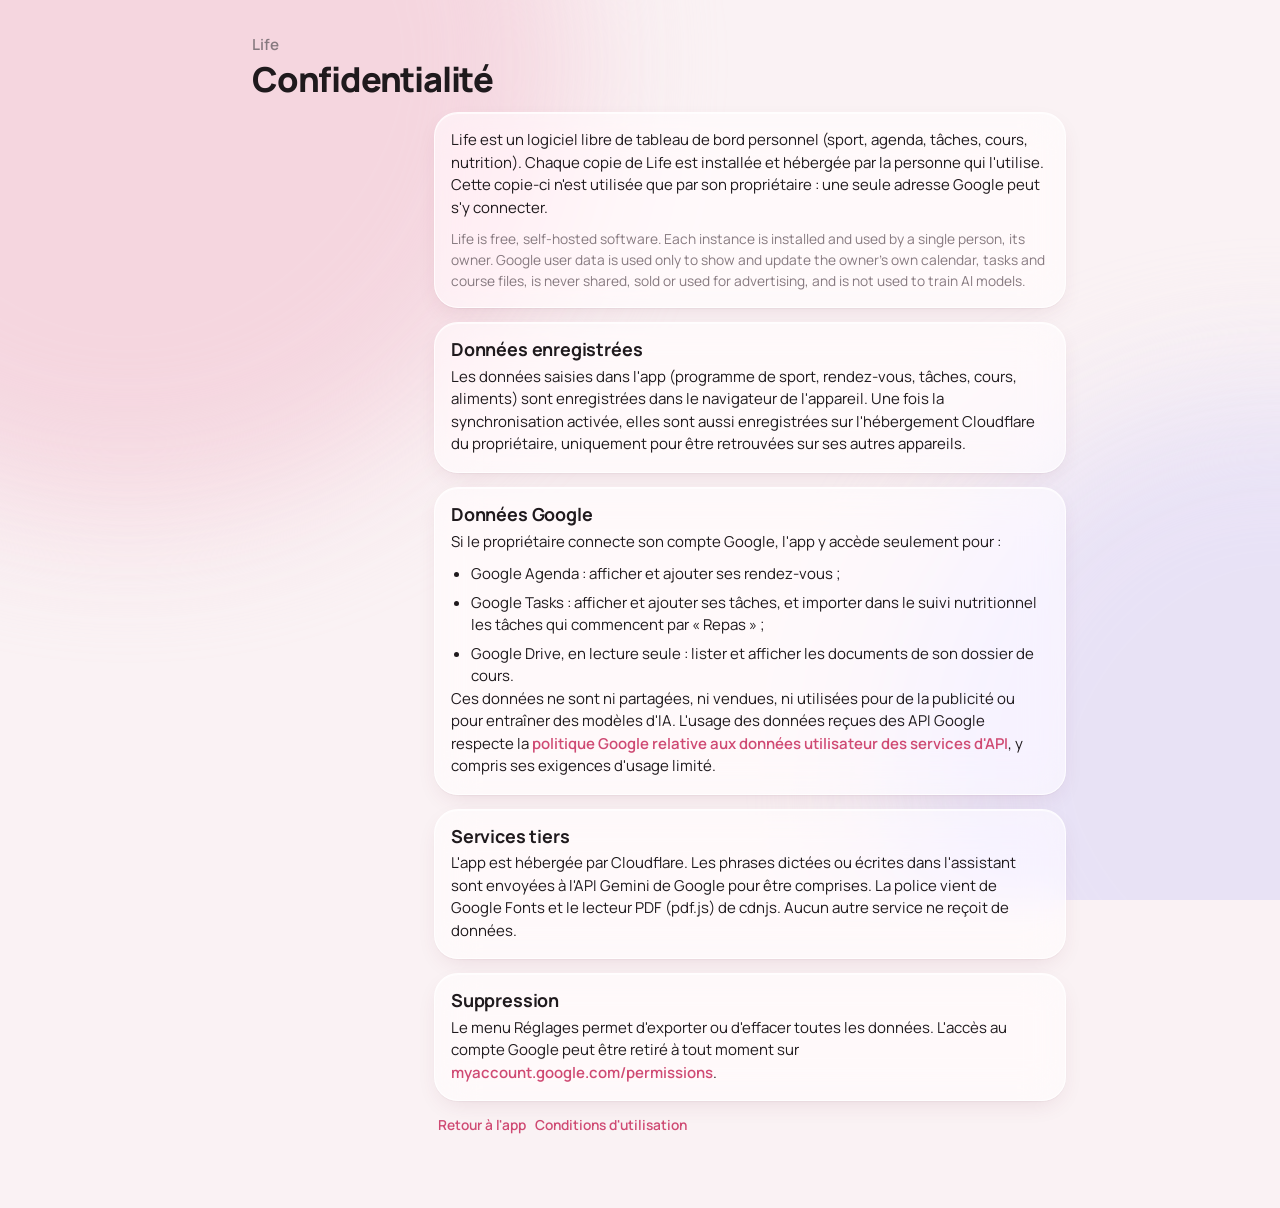
==== confidentialite.html @ 4ff0e4ec "Add files via upload" ====
<!doctype html>
<html lang="fr">
<head>
  <meta charset="utf-8">
  <meta name="viewport" content="width=device-width, initial-scale=1">
  <title>Confidentialité – Life</title>
  <link rel="icon" href="icon.svg" type="image/svg+xml">
  <link rel="stylesheet" href="https://fonts.googleapis.com/css2?family=Manrope:wght@400;600;700;800&display=swap">
  <link rel="stylesheet" href="styles.css">
  <style>body { padding-bottom: 40px; } main { max-width: 680px; } .group h2 { margin-bottom: 6px; } .group p + p, .group ul { margin-top: 10px; } .group ul { padding-left: 20px; margin-bottom: 0; } .group li + li { margin-top: 6px; }</style>
</head>
<body>
  <div class="backdrop" aria-hidden="true"><i></i><i></i></div>
  <header class="topbar"><div><div class="sub">Life</div><h1>Confidentialité</h1></div></header>
  <main>
    <section class="group">
      <p>Life est un logiciel libre de tableau de bord personnel (sport, agenda, tâches, cours, nutrition). Chaque copie de Life est installée et hébergée par la personne qui l'utilise. Cette copie-ci n'est utilisée que par son propriétaire : une seule adresse Google peut s'y connecter.</p>
      <p lang="en" class="muted small">Life is free, self-hosted software. Each instance is installed and used by a single person, its owner. Google user data is used only to show and update the owner's own calendar, tasks and course files, is never shared, sold or used for advertising, and is not used to train AI models.</p>
    </section>
    <section class="group">
      <h2>Données enregistrées</h2>
      <p>Les données saisies dans l'app (programme de sport, rendez-vous, tâches, cours, aliments) sont enregistrées dans le navigateur de l'appareil. Une fois la synchronisation activée, elles sont aussi enregistrées sur l'hébergement Cloudflare du propriétaire, uniquement pour être retrouvées sur ses autres appareils.</p>
    </section>
    <section class="group">
      <h2>Données Google</h2>
      <p>Si le propriétaire connecte son compte Google, l'app y accède seulement pour :</p>
      <ul>
        <li>Google Agenda : afficher et ajouter ses rendez-vous ;</li>
        <li>Google Tasks : afficher et ajouter ses tâches, et importer dans le suivi nutritionnel les tâches qui commencent par « Repas » ;</li>
        <li>Google Drive, en lecture seule : lister et afficher les documents de son dossier de cours.</li>
      </ul>
      <p>Ces données ne sont ni partagées, ni vendues, ni utilisées pour de la publicité ou pour entraîner des modèles d'IA. L'usage des données reçues des API Google respecte la <a href="https://developers.google.com/terms/api-services-user-data-policy" rel="noopener">politique Google relative aux données utilisateur des services d'API</a>, y compris ses exigences d'usage limité.</p>
    </section>
    <section class="group">
      <h2>Services tiers</h2>
      <p>L'app est hébergée par Cloudflare. Les phrases dictées ou écrites dans l'assistant sont envoyées à l'API Gemini de Google pour être comprises. La police vient de Google Fonts et le lecteur PDF (pdf.js) de cdnjs. Aucun autre service ne reçoit de données.</p>
    </section>
    <section class="group">
      <h2>Suppression</h2>
      <p>Le menu Réglages permet d'exporter ou d'effacer toutes les données. L'accès au compte Google peut être retiré à tout moment sur <a href="https://myaccount.google.com/permissions" rel="noopener">myaccount.google.com/permissions</a>.</p>
    </section>
    <p class="small" style="margin-left:4px"><a href="./">Retour à l'app</a>&nbsp;&nbsp; <a href="conditions">Conditions d'utilisation</a></p>
  </main>
</body>
</html>
---- styles.css ----
/* =========================================================
   Thème : verre dépoli sur fond teinté.
   Clair = blanc rosé + framboise. Sombre = gris foncé + bleu.
   data-theme (light|dark) force le thème, data-bg change la teinte,
   --accent peut être surchargé depuis les réglages.
   ========================================================= */
:root {
  --bg: #faf2f4;
  --blob1: #f4d3dd;
  --blob2: #e6e0f6;
  --glass-rgb: 255 255 255;
  --ga: .58;
  --gblur: 20px;
  --hl: rgb(255 255 255 / .7);
  --glass: rgb(var(--glass-rgb) / var(--ga));
  --glass-strong: rgb(var(--glass-rgb) / min(.94, calc(var(--ga) + .3)));
  --glass-border: rgb(255 255 255 / .75);
  --hair: rgb(60 30 45 / .08);
  --text: #1f1a1d;
  --muted: #86797f;
  --faint: rgb(60 30 45 / .06);
  --accent: #cf4a73;
  --on-accent: #ffffff;
  --danger: #d6344a;
  --warn: #c7771a;
  --ok: #2f9e62;
  --protein: #5b7cfa;
  --fat: #e8a33d;
  --carb: #45b07c;
  --shadow: 0 1px 1px rgb(80 30 50 / .04), 0 8px 24px -8px rgb(120 40 70 / .14);
  --shadow-lift: 0 2px 4px rgb(80 30 50 / .06), 0 14px 32px -10px rgb(120 40 70 / .24);
  --accent-soft: color-mix(in srgb, var(--accent) 14%, transparent);
  --spring: cubic-bezier(.34, 1.56, .64, 1);
  --ease: cubic-bezier(.22, .8, .25, 1);
  --r-group: 24px;
  --r-ctl: 14px;
  color-scheme: light;
}
:root[data-bg="neutre"] { --bg: #f4f4f6; --blob1: #e4e4ea; --blob2: #ebe7f1; --hair: rgb(30 30 40 / .08); --faint: rgb(30 30 40 / .05); }
:root[data-bg="bleute"] { --bg: #f1f5fb; --blob1: #d6e4fa; --blob2: #e3e0f7; --hair: rgb(30 40 70 / .08); --faint: rgb(30 40 70 / .05); }
:root[data-bg="sauge"]  { --bg: #f2f6f1; --blob1: #d8e8d6; --blob2: #ece8d8; --hair: rgb(30 50 30 / .08); --faint: rgb(30 50 30 / .05); }

@media (prefers-color-scheme: dark) {
  :root:not([data-theme="light"]) {
    --bg: #1c1c1e;
    --blob1: #3a2a33;
    --blob2: #262b3d;
    --glass-rgb: 44 44 46;
    --ga: .62;
    --hl: rgb(255 255 255 / .1);
    --glass-border: rgb(255 255 255 / .08);
    --hair: rgb(255 255 255 / .08);
    --text: #f2f2f4;
    --muted: #9b9ba2;
    --faint: rgb(255 255 255 / .06);
    --accent: #0a84ff;
    --danger: #ff5a5f;
    --warn: #ffb340;
    --ok: #32d27a;
    --protein: #7d9bff;
    --fat: #ffc25c;
    --carb: #5fd39a;
    --shadow: 0 8px 24px -10px rgb(0 0 0 / .5);
    --shadow-lift: 0 14px 32px -10px rgb(0 0 0 / .6);
    color-scheme: dark;
  }
  :root[data-bg="neutre"]:not([data-theme="light"]) { --blob1: #2e2e33; --blob2: #2a2a30; }
  :root[data-bg="bleute"]:not([data-theme="light"]) { --blob1: #1f2d45; --blob2: #2a2742; }
  :root[data-bg="sauge"]:not([data-theme="light"])  { --blob1: #22332a; --blob2: #33302a; }
}
:root[data-theme="dark"] {
  --bg: #1c1c1e;
  --blob1: #3a2a33;
  --blob2: #262b3d;
  --glass-rgb: 44 44 46;
  --ga: .62;
  --hl: rgb(255 255 255 / .1);
  --glass-border: rgb(255 255 255 / .08);
  --hair: rgb(255 255 255 / .08);
  --text: #f2f2f4;
  --muted: #9b9ba2;
  --faint: rgb(255 255 255 / .06);
  --accent: #0a84ff;
  --danger: #ff5a5f;
  --warn: #ffb340;
  --ok: #32d27a;
  --protein: #7d9bff;
  --fat: #ffc25c;
  --carb: #5fd39a;
  --shadow: 0 8px 24px -10px rgb(0 0 0 / .5);
  --shadow-lift: 0 14px 32px -10px rgb(0 0 0 / .6);
  color-scheme: dark;
}
:root[data-theme="dark"][data-bg="neutre"] { --blob1: #2e2e33; --blob2: #2a2a30; }
:root[data-theme="dark"][data-bg="bleute"] { --blob1: #1f2d45; --blob2: #2a2742; }
:root[data-theme="dark"][data-bg="sauge"]  { --blob1: #22332a; --blob2: #33302a; }

* { box-sizing: border-box; }
html { -webkit-text-size-adjust: 100%; interpolate-size: allow-keywords; -webkit-tap-highlight-color: transparent; }
body {
  margin: 0;
  min-height: 100dvh;
  background: var(--bg);
  color: var(--text);
  font: 15px/1.5 "Manrope", system-ui, -apple-system, "Segoe UI", Roboto, sans-serif;
  font-feature-settings: "tnum" 0;
  padding-bottom: calc(108px + env(safe-area-inset-bottom));
  transition: background-color .4s var(--ease), color .4s var(--ease);
}
/* halos flous derrière le verre */
.backdrop { position: fixed; inset: 0; z-index: -1; overflow: hidden; pointer-events: none; }
.backdrop i { position: absolute; border-radius: 50%; filter: blur(70px); opacity: .9; transition: background-color .6s var(--ease); }
.backdrop i:nth-child(1) { width: 70vmax; height: 70vmax; left: -25vmax; top: -30vmax; background: var(--blob1); }
.backdrop i:nth-child(2) { width: 60vmax; height: 60vmax; right: -30vmax; bottom: -20vmax; background: var(--blob2); }

h1, h2, h3 { margin: 0; line-height: 1.15; }
h2 { font-size: 1.12rem; font-weight: 700; letter-spacing: -.01em; }
h3 { font-size: .95rem; font-weight: 700; }
p { margin: 0; }
a { color: var(--accent); text-decoration: none; font-weight: 600; }
button, input, select, textarea { font: inherit; color: inherit; }
.num { font-variant-numeric: tabular-nums; }
svg.i { width: 20px; height: 20px; flex: none; stroke: currentColor; fill: none; stroke-width: 1.8; stroke-linecap: round; stroke-linejoin: round; }
svg.i.sm { width: 16px; height: 16px; }
svg.i.lg { width: 26px; height: 26px; }

/* ---------- en-tête ---------- */
.topbar {
  display: flex; align-items: flex-end; justify-content: space-between; gap: 12px;
  max-width: 720px; margin: 0 auto;
  padding: calc(18px + env(safe-area-inset-top)) 20px 14px;
}
.topbar h1 { font-size: 2.15rem; font-weight: 800; letter-spacing: -.035em; }
.topbar .sub { color: var(--muted); font-weight: 600; font-size: .95rem; margin-bottom: 2px; text-transform: capitalize; }
.topbar .sub:empty { display: none; }
main { padding: 0 16px 24px; max-width: 720px; margin: 0 auto; }

/* ---------- barre d'onglets flottante ---------- */
.tabs {
  position: fixed; z-index: 10;
  left: 50%; bottom: calc(14px + env(safe-area-inset-bottom));
  transform: translateX(-50%);
  width: min(460px, calc(100vw - 24px));
  display: grid; grid-template-columns: repeat(6, 1fr);
  padding: 6px;
  border-radius: 30px;
  background: var(--glass-strong);
  border: 1px solid var(--glass-border);
  box-shadow: var(--shadow-lift), inset 0 1px 0 var(--hl);
  backdrop-filter: blur(calc(var(--gblur) + 4px)) saturate(180%);
  -webkit-backdrop-filter: blur(calc(var(--gblur) + 4px)) saturate(180%);
}
.tabs button {
  position: relative; z-index: 1;
  border: 0; background: none; cursor: pointer;
  display: flex; flex-direction: column; align-items: center; gap: 3px;
  padding: 8px 0 6px; border-radius: 24px;
  font-size: .64rem; font-weight: 600; color: var(--muted);
  transition: color .3s var(--ease), transform .45s var(--spring);
}
.tabs button:active { transform: scale(.88); }
.tabs button.active { color: var(--accent); }
.tabs button.active svg.i { stroke-width: 2.1; }
.tab-bubble {
  position: absolute; z-index: 0; top: 0; left: 0;
  border-radius: 24px;
  background: var(--accent-soft);
  transition: transform .55s var(--spring), width .55s var(--spring), height .55s var(--spring);
}

@media (min-width: 900px) {
  body { padding: 0 0 0 236px; }
  .tabs {
    left: 16px; top: 16px; bottom: 16px; transform: none;
    width: 204px; grid-template-columns: 1fr; align-content: start; gap: 2px;
    padding: 76px 10px 10px; border-radius: 28px;
  }
  .tabs button { flex-direction: row; gap: 12px; padding: 11px 14px; font-size: .95rem; border-radius: 16px; }
  .tab-bubble { border-radius: 16px; }
  .topbar { padding-top: 34px; }
}

/* ---------- groupes en verre ---------- */
.group {
  background: var(--glass);
  border: 1px solid var(--glass-border);
  border-radius: var(--r-group);
  box-shadow: var(--shadow), inset 0 1px 0 var(--hl);
  backdrop-filter: blur(var(--gblur)) saturate(170%);
  -webkit-backdrop-filter: blur(var(--gblur)) saturate(170%);
  padding: 16px;
  margin-bottom: 14px;
}
.group-head { display: flex; align-items: center; justify-content: space-between; gap: 10px; margin-bottom: 8px; min-height: 34px; }
.group-head h2 { display: flex; align-items: center; gap: 9px; }
.group-head h2 svg { color: var(--accent); }
.section-label { margin: 22px 4px 8px; font-size: .88rem; font-weight: 700; color: var(--muted); }

.muted { color: var(--muted); }
.small { font-size: .86rem; }
.row { display: flex; align-items: center; gap: 8px; }
.grow { flex: 1; min-width: 0; }
.empty { color: var(--muted); padding: 10px 2px 4px; font-size: .92rem; }

/* ---------- boutons : petit rebond ---------- */
.btn, .icon-btn, .chip, .swatch, .seg button {
  transition: transform .45s var(--spring), background-color .25s var(--ease), color .25s var(--ease), box-shadow .3s var(--ease), border-color .25s var(--ease);
}
.btn {
  display: inline-flex; align-items: center; justify-content: center; gap: 7px;
  border: 0; border-radius: 999px; padding: 9px 16px; cursor: pointer;
  font-weight: 700; font-size: .9rem; white-space: nowrap;
  background: var(--faint); color: var(--text);
}
.btn.primary { background: var(--accent); color: var(--on-accent); box-shadow: 0 6px 16px -6px color-mix(in srgb, var(--accent) 70%, transparent); }
.btn.tint { background: var(--accent-soft); color: var(--accent); }
.btn.danger { color: var(--danger); }
.btn.sm { padding: 6px 12px; font-size: .82rem; }
.btn.block { width: 100%; padding: 13px 16px; }
.btn:disabled { opacity: .4; cursor: default; }
.icon-btn {
  border: 0; cursor: pointer; color: var(--muted); background: transparent;
  width: 36px; height: 36px; border-radius: 50%; flex: none;
  display: inline-grid; place-items: center;
}
.icon-btn.glass { background: var(--glass-strong); border: 1px solid var(--glass-border); box-shadow: var(--shadow); color: var(--text); width: 42px; height: 42px; }
@media (hover: hover) {
  .btn:not(:disabled):hover, .chip:hover, .swatch:hover { transform: translateY(-2px) scale(1.04); }
  .btn.primary:not(:disabled):hover { box-shadow: 0 10px 22px -8px color-mix(in srgb, var(--accent) 80%, transparent); }
  .icon-btn:hover { transform: scale(1.12); color: var(--text); background: var(--faint); }
  .icon-btn.glass:hover { background: var(--glass-strong); }
}
.btn:not(:disabled):active, .chip:active, .swatch:active, .seg button:active { transform: scale(.94); transition-duration: .12s; }
.icon-btn:active { transform: scale(.86); transition-duration: .12s; }
:focus-visible { outline: 2px solid var(--accent); outline-offset: 2px; }

/* ---------- champs ---------- */
input[type=text], input[type=number], input[type=date], input[type=time], input[type=url], select, textarea {
  width: 100%; padding: 11px 14px;
  background: var(--faint); border: 1px solid transparent; border-radius: var(--r-ctl);
  transition: border-color .2s var(--ease), background-color .2s var(--ease), box-shadow .2s var(--ease);
}
input::placeholder, textarea::placeholder { color: var(--muted); opacity: .8; }
input:focus, select:focus, textarea:focus { outline: none; border-color: var(--accent); background: var(--glass-strong); box-shadow: 0 0 0 4px var(--accent-soft); }
textarea { min-height: 76px; resize: vertical; }
label.field { display: block; margin-bottom: 12px; }
label.field > span { display: block; font-size: .8rem; font-weight: 600; color: var(--muted); margin: 0 0 5px 4px; }
label.field.check-field { display: flex; align-items: center; gap: 10px; font-weight: 600; }
.field-grid { display: grid; grid-template-columns: 1fr 1fr; gap: 0 10px; }
.field-grid .full { grid-column: 1 / -1; }
.hint { font-size: .76rem; color: var(--muted); margin: 4px 0 0 4px; }

/* puces (jours, filtres) */
.chips { display: flex; gap: 6px; overflow-x: auto; padding: 2px 2px 8px; margin: 0 -2px 6px; scrollbar-width: none; }
.chips::-webkit-scrollbar { display: none; }
.chip {
  position: relative; border: 1px solid var(--glass-border); background: var(--glass);
  backdrop-filter: blur(var(--gblur)); -webkit-backdrop-filter: blur(var(--gblur));
  box-shadow: inset 0 1px 0 var(--hl);
  border-radius: 999px; padding: 7px 14px; cursor: pointer; white-space: nowrap;
  font-size: .88rem; font-weight: 600; text-transform: capitalize;
}
.chip.active { background: var(--accent); border-color: transparent; color: var(--on-accent); }
.chip.today:not(.active) { color: var(--accent); }
.chip .count {
  display: inline-grid; place-items: center; min-width: 18px; height: 18px; margin-left: 6px; padding: 0 5px;
  border-radius: 9px; font-size: .7rem; background: var(--faint);
}
.chip.active .count { background: rgb(255 255 255 / .25); }

/* segmented control */
.seg { display: grid; grid-auto-flow: column; grid-auto-columns: 1fr; gap: 3px; padding: 3px; border-radius: 14px; background: var(--faint); }
.seg button { border: 0; background: none; border-radius: 11px; padding: 8px; font-weight: 600; font-size: .88rem; cursor: pointer; color: var(--muted); }
.seg button.on { background: var(--glass-strong); color: var(--text); box-shadow: 0 1px 4px rgb(0 0 0 / .1); }

/* ---------- feuille (dialog) ---------- */
dialog {
  border: 0; padding: 0; margin: auto auto 0;
  width: 100%; max-width: 520px; max-height: 92dvh;
  border-radius: 28px 28px 0 0;
  background: var(--glass-strong); color: var(--text);
  backdrop-filter: blur(30px) saturate(180%); -webkit-backdrop-filter: blur(30px) saturate(180%);
  box-shadow: 0 -10px 40px rgb(0 0 0 / .18);
  opacity: 0; transform: translateY(40px);
  transition: opacity .3s var(--ease), transform .5s var(--spring), overlay .3s allow-discrete, display .3s allow-discrete;
}
dialog[open] { opacity: 1; transform: none; }
@starting-style { dialog[open] { opacity: 0; transform: translateY(40px); } }
dialog::backdrop { background: rgb(20 10 15 / 0); backdrop-filter: blur(0); transition: background-color .3s, backdrop-filter .3s, overlay .3s allow-discrete, display .3s allow-discrete; }
dialog[open]::backdrop { background: rgb(20 10 15 / .28); backdrop-filter: blur(4px); }
@starting-style { dialog[open]::backdrop { background: rgb(20 10 15 / 0); backdrop-filter: blur(0); } }
dialog > form, .sheet { padding: 10px 20px calc(20px + env(safe-area-inset-bottom)); max-height: 92dvh; overflow-y: auto; }
dialog > form::before, .sheet::before { content: ""; display: block; width: 38px; height: 5px; border-radius: 3px; background: var(--hair); margin: 0 auto 14px; }
dialog h2 { font-size: 1.3rem; margin-bottom: 16px; letter-spacing: -.02em; }
.dialog-actions { display: flex; justify-content: flex-end; gap: 8px; margin-top: 8px; }
@media (min-width: 600px) {
  dialog { margin: auto; border-radius: 28px; transform: scale(.94); }
  @starting-style { dialog[open] { transform: scale(.94); } }
  dialog > form::before, .sheet::before { display: none; }
  dialog > form, .sheet { padding-top: 22px; }
}

/* ---------- réglages ---------- */
.set-block + .set-block { margin-top: 20px; }
.set-block h3 { margin: 0 0 10px 2px; }
.swatches { display: flex; flex-wrap: wrap; gap: 10px; align-items: center; }
.swatch {
  width: 36px; height: 36px; border-radius: 50%; cursor: pointer; padding: 0;
  border: 3px solid var(--glass-strong); box-shadow: 0 0 0 1px var(--hair);
  display: grid; place-items: center; color: #fff;
}
.swatch.on { box-shadow: 0 0 0 2px var(--text); }
.swatch.auto { background: conic-gradient(#cf4a73 0 50%, #0a84ff 0 100%); }
.swatch.custom { position: relative; background: conic-gradient(red, yellow, lime, aqua, blue, magenta, red); overflow: hidden; }
.swatch.custom input { position: absolute; inset: 0; opacity: 0; cursor: pointer; }
.bg-swatches { display: grid; grid-template-columns: repeat(4, 1fr); gap: 8px; }
.bg-swatch {
  border: 2px solid transparent; border-radius: 16px; padding: 10px 6px 8px; cursor: pointer;
  background: var(--faint); font-size: .78rem; font-weight: 600; text-align: center;
  transition: transform .45s var(--spring), border-color .2s;
}
.bg-swatch i { display: block; height: 26px; border-radius: 10px; margin-bottom: 6px; border: 1px solid var(--hair); }
.bg-swatch.on { border-color: var(--accent); }
.bg-swatch:active { transform: scale(.94); }
.data-actions { display: grid; gap: 8px; }
.data-actions .btn { justify-content: flex-start; padding: 12px 16px; border-radius: 16px; }

/* ---------- lignes de liste ---------- */
.item {
  display: flex; align-items: flex-start; gap: 12px;
  padding: 12px 2px; border-top: 1px solid var(--hair);
}
.item:first-child { border-top: 0; padding-top: 4px; }
.item-time { font-variant-numeric: tabular-nums; font-weight: 700; min-width: 50px; color: var(--accent); }
.item-title { font-weight: 650; }
.item-sub { font-size: .84rem; color: var(--muted); display: flex; align-items: center; gap: 5px; flex-wrap: wrap; }
.item .icon-btn { margin: -6px -6px 0 0; }

/* case à cocher avec « pop » */
.check {
  appearance: none; width: 24px; height: 24px; flex: none; margin: 0;
  border: 2px solid var(--muted); border-radius: 50%; cursor: pointer; opacity: .7;
  display: grid; place-items: center;
  transition: background-color .2s, border-color .2s, opacity .2s;
}
.check:checked { background: var(--accent); border-color: var(--accent); opacity: 1; animation: pop .45s var(--spring); }
.check:checked::after {
  content: ""; width: 10px; height: 6px; margin-top: -2px;
  border: solid var(--on-accent); border-width: 0 0 2.4px 2.4px; transform: rotate(-45deg);
}
@keyframes pop { 0% { transform: scale(.6); } 60% { transform: scale(1.18); } 100% { transform: scale(1); } }
.done-text { text-decoration: line-through; color: var(--muted); }
.due { font-size: .8rem; color: var(--muted); font-weight: 600; }
.due.late { color: var(--danger); }

/* ---------- sport ---------- */
input[type=text].day-name {
  width: 100%; border: 0; background: transparent; padding: 4px 4px 10px;
  font-size: 1.35rem; font-weight: 800; letter-spacing: -.02em;
}
input[type=text].day-name:focus { box-shadow: none; background: transparent; border-color: transparent; }
.start-card { display: flex; align-items: center; gap: 12px; }
.start-card .meta { color: var(--muted); font-size: .88rem; font-weight: 600; }
details.exercise { border-top: 1px solid var(--hair); }
details.exercise:first-child { border-top: 0; }
details.exercise > summary {
  list-style: none; cursor: pointer; padding: 12px 2px;
  display: flex; align-items: center; gap: 12px;
}
details.exercise > summary::-webkit-details-marker { display: none; }
details.exercise > summary .chev { color: var(--muted); transition: transform .45s var(--spring); }
details.exercise[open] > summary .chev { transform: rotate(90deg); }
details.exercise::details-content { block-size: 0; overflow: hidden; transition: block-size .45s var(--ease), content-visibility .45s allow-discrete; }
details.exercise[open]::details-content { block-size: auto; }
.ex-num {
  width: 30px; height: 30px; border-radius: 50%; flex: none;
  background: var(--accent-soft); color: var(--accent);
  display: grid; place-items: center; font-size: .82rem; font-weight: 800;
}
.ex-name { font-weight: 700; }
.ex-meta { font-size: .84rem; color: var(--muted); }
.ex-body { padding: 0 2px 14px 44px; }
.video { position: relative; aspect-ratio: 16 / 9; border-radius: 18px; overflow: hidden; background: #000; margin-bottom: 12px; }
.video iframe { position: absolute; inset: 0; width: 100%; height: 100%; border: 0; }
.ex-actions { display: flex; gap: 6px; flex-wrap: wrap; }

/* ---------- minuteur ---------- */
.timer {
  position: fixed; inset: 0; z-index: 50;
  background: var(--bg);
  display: flex; flex-direction: column;
  padding: max(18px, env(safe-area-inset-top)) 20px max(20px, env(safe-area-inset-bottom));
  animation: rise .5s var(--spring);
}
.timer[hidden] { display: none; }
@keyframes rise { from { opacity: 0; transform: translateY(30px) scale(.98); } }
.timer-top { display: flex; justify-content: space-between; align-items: center; gap: 12px; }
.timer-progress { height: 4px; border-radius: 2px; background: var(--faint); margin: 14px 0; overflow: hidden; }
.timer-progress > div { height: 100%; background: var(--accent); border-radius: 2px; transition: width .5s var(--ease); }
.timer-main { flex: 1; display: flex; flex-direction: column; align-items: center; justify-content: center; text-align: center; gap: 4px; }
.timer-kind { font-weight: 700; color: var(--accent); }
.timer.rest .timer-kind { color: var(--ok); }
.timer-name { font-size: 1.9rem; font-weight: 800; letter-spacing: -.03em; }
.timer-sub { color: var(--muted); font-weight: 600; }
.ring { position: relative; width: min(72vw, 300px); aspect-ratio: 1; margin: 18px 0; display: grid; place-items: center; }
.ring svg { position: absolute; inset: 0; transform: rotate(-90deg); }
.ring circle { fill: none; stroke-width: 8; }
.ring .track { stroke: var(--faint); }
.ring .prog { stroke: var(--accent); stroke-linecap: round; transition: stroke-dashoffset .25s linear, stroke .3s; }
.timer.rest .ring .prog { stroke: var(--ok); }
.timer-clock { font-size: clamp(3.4rem, 17vw, 5.4rem); font-weight: 800; font-variant-numeric: tabular-nums; letter-spacing: -.04em; line-height: 1; }
.timer-reps { font-size: clamp(3rem, 15vw, 4.6rem); font-weight: 800; letter-spacing: -.03em; line-height: 1; }
.timer-reps small { display: block; font-size: .95rem; font-weight: 600; color: var(--muted); letter-spacing: 0; margin-top: 6px; }
.timer-next { color: var(--muted); font-size: .92rem; font-weight: 600; }
.timer-controls { display: flex; justify-content: center; align-items: center; gap: 16px; }
.timer-controls .icon-btn { width: 58px; height: 58px; background: var(--faint); color: var(--text); }
.timer-controls .btn.primary { min-width: 150px; padding: 18px 24px; font-size: 1.05rem; }
.timer-stop { display: flex; justify-content: center; margin-top: 14px; }
.timer-done { font-size: 2.2rem; font-weight: 800; letter-spacing: -.03em; animation: pop .6s var(--spring); }

/* ---------- agenda ---------- */
.cal-head { display: flex; align-items: center; justify-content: space-between; margin-bottom: 8px; }
.cal-head h2 { text-transform: capitalize; font-size: 1.15rem; }
.cal-grid { display: grid; grid-template-columns: repeat(7, 1fr); gap: 2px; }
.cal-dow { text-align: center; font-size: .74rem; font-weight: 700; color: var(--muted); padding: 4px 0; }
.cal-day {
  aspect-ratio: 1; border: 0; border-radius: 50%; background: none; cursor: pointer;
  display: flex; flex-direction: column; align-items: center; justify-content: center; gap: 2px;
  font-size: .95rem; font-weight: 600; padding: 0; font-variant-numeric: tabular-nums;
  transition: transform .4s var(--spring), background-color .25s var(--ease), color .25s;
}
.cal-day:active { transform: scale(.85); }
.cal-day.other { color: var(--muted); opacity: .45; }
.cal-day.today { color: var(--accent); font-weight: 800; }
.cal-day.selected { background: var(--accent); color: var(--on-accent); }
.cal-dots { display: flex; gap: 3px; height: 5px; }
.cal-dots i { width: 5px; height: 5px; border-radius: 50%; background: var(--accent); }
.cal-dots i.course { background: var(--warn); }
.cal-day.selected .cal-dots i { background: var(--on-accent); }
@media (min-width: 600px) { .cal-day { aspect-ratio: auto; height: 52px; border-radius: 16px; } }

/* ---------- tâches ---------- */
.quick-add { display: flex; gap: 8px; align-items: center; }
.quick-add input[type=date] { width: auto; flex: none; }

/* ---------- cours ---------- */
.course-type { font-size: .72rem; font-weight: 800; padding: 3px 9px; border-radius: 999px; flex: none; margin-top: 1px; }
/* couleur par catégorie via --c (réglable dans « Catégories ») */
.course-type { background: color-mix(in srgb, var(--c, #8a8a93) 16%, transparent); color: color-mix(in srgb, var(--c, #8a8a93) 78%, var(--text)); }

/* ---------- nutrition ---------- */
.date-nav { display: flex; align-items: center; justify-content: space-between; margin-bottom: 12px; }
.date-nav strong { text-transform: capitalize; font-size: 1.02rem; }
.kcal { font-size: 2.4rem; font-weight: 800; letter-spacing: -.04em; line-height: 1; font-variant-numeric: tabular-nums; }
.kcal small { font-size: .9rem; font-weight: 700; color: var(--muted); letter-spacing: 0; margin-left: 4px; }
.macro { margin-top: 14px; }
.macro-head { display: flex; justify-content: space-between; font-size: .9rem; font-weight: 600; margin-bottom: 6px; }
.bar { height: 8px; border-radius: 4px; background: var(--faint); overflow: hidden; }
.bar > div { height: 100%; border-radius: 4px; transition: width .8s var(--spring); }
.bar.p > div { background: var(--protein); }
.bar.l > div { background: var(--fat); }
.bar.g > div { background: var(--carb); }
.bar.over > div { background: var(--danger); }
.macro-add { display: grid; grid-template-columns: 1fr 1fr 1fr; gap: 8px; }
.macro-add .full { grid-column: 1 / -1; }
.macro-nums { font-variant-numeric: tabular-nums; font-size: .84rem; color: var(--muted); white-space: nowrap; font-weight: 600; }
.mini-macros { display: grid; grid-template-columns: repeat(3, 1fr); gap: 14px; }
.mini-macros .macro { margin-top: 4px; }
.mini-macros .macro-head { flex-direction: column; gap: 0; font-size: .82rem; }
.history { width: 100%; border-collapse: collapse; font-size: .86rem; font-variant-numeric: tabular-nums; }
.history th, .history td { padding: 8px 4px; text-align: right; border-top: 1px solid var(--hair); }
.history th:first-child, .history td:first-child { text-align: left; }
.history th { color: var(--muted); font-weight: 600; border-top: 0; }
.st-ok { color: var(--ok); font-weight: 700; }
.st-low { color: var(--warn); font-weight: 700; }
.st-high { color: var(--danger); font-weight: 700; }

/* ---------- transitions de page ---------- */
::view-transition-old(main) { animation: vt-out .18s var(--ease) both; }
::view-transition-new(main) { animation: vt-in .42s var(--spring) both; }
@keyframes vt-out { to { opacity: 0; transform: translateY(-6px); } }
@keyframes vt-in { from { opacity: 0; transform: translateY(12px); } }

@media (prefers-reduced-motion: reduce) {
  *, *::before, *::after, ::view-transition-group(*), ::view-transition-old(*), ::view-transition-new(*) {
    animation-duration: .01ms !important; animation-iteration-count: 1 !important; transition-duration: .01ms !important;
  }
}

/* ---------- réglages : fond perso et verre ---------- */
.bg-swatches.five { grid-template-columns: repeat(5, 1fr); }
.bg-swatch.perso i { background: conic-gradient(from 200deg, #f6c9d6, #d9e6fb, #e3f2dc, #f9e7c8, #f6c9d6); }
.custom-colors { display: grid; grid-template-columns: repeat(3, 1fr); gap: 8px; margin-top: 10px; }
.color-field { display: flex; align-items: center; gap: 8px; padding: 8px 10px; border-radius: 14px; background: var(--faint); font-size: .82rem; font-weight: 600; cursor: pointer; }
.color-field input { width: 26px; height: 26px; border: 0; padding: 0; background: none; border-radius: 50%; cursor: pointer; flex: none; }
.color-field input::-webkit-color-swatch-wrapper { padding: 0; }
.color-field input::-webkit-color-swatch { border: 1px solid var(--hair); border-radius: 50%; }
.slider { display: grid; grid-template-columns: 1fr auto; align-items: center; gap: 4px 12px; margin-bottom: 10px; font-size: .88rem; font-weight: 600; }
.slider input { grid-column: 1 / -1; width: 100%; accent-color: var(--accent); }
.slider output { color: var(--muted); font-variant-numeric: tabular-nums; }

/* ---------- tableau de bord sur grand écran ---------- */
.wide-only { display: none; }
@media (min-width: 1100px) {
  main, .topbar { max-width: 1320px; }
  main { padding: 0 32px 32px 16px; }
  .topbar { padding-left: 16px; padding-right: 32px; }
  .wide-only { display: block; }
  .dash { display: grid; gap: 16px; align-items: start; }
  .dash > .col > .group:last-child { margin-bottom: 0; }
  .dash-today { grid-template-columns: repeat(3, 1fr); }
  .dash-split { grid-template-columns: minmax(0, 1.5fr) minmax(0, 1fr); }
  .dash-even { grid-template-columns: repeat(2, minmax(0, 1fr)); }
  .dash-courses { grid-template-columns: repeat(auto-fill, minmax(340px, 1fr)); }
  .dash-courses .section-label { margin-top: 0; }
  .dash-agenda .cal-day { height: 72px; }
  .sticky { position: sticky; top: 16px; }
  .dash .col > .section-label:first-child { margin-top: 4px; }
}
.week-row { display: flex; align-items: center; gap: 12px; width: 100%; padding: 10px 8px; border: 0; background: none; border-radius: 14px; cursor: pointer; text-align: left; transition: background-color .2s var(--ease), transform .4s var(--spring); }
.week-row:hover { background: var(--faint); }
.week-row:active { transform: scale(.97); }
.week-row.on { background: var(--accent-soft); }
.week-row .d { width: 74px; font-weight: 700; text-transform: capitalize; }
.week-row.today .d { color: var(--accent); }

/* ---------- export : cases à cocher ---------- */
.opt-list { display: grid; gap: 2px; }
.opt { display: flex; align-items: center; gap: 12px; padding: 9px 8px; border-radius: 14px; font-weight: 600; cursor: pointer; transition: background-color .2s var(--ease); }
.opt:hover { background: var(--faint); }

/* ---------- champ fichier ---------- */
.file-input { width: 100%; padding: 8px; border-radius: var(--r-ctl); background: var(--faint); font-size: .86rem; color: var(--muted); }
.file-input::file-selector-button {
  border: 0; border-radius: 999px; padding: 7px 14px; margin-right: 10px; cursor: pointer;
  background: var(--accent-soft); color: var(--accent); font: inherit; font-weight: 700;
  transition: transform .45s var(--spring);
}
.file-input::file-selector-button:active { transform: scale(.94); }

/* ---------- compte ---------- */
.account { display: flex; align-items: center; gap: 12px; padding: 12px 14px; border-radius: 16px; background: var(--faint); }
a.btn { text-decoration: none; }

/* ---------- nutrition : aliments venus de la montre ---------- */
.entry-btn { border: 0; background: none; padding: 0; text-align: left; cursor: pointer; display: flex; flex-wrap: wrap; align-items: center; gap: 6px; min-width: 0; }
.tag-pending, .tag-via { font-size: .68rem; font-weight: 800; padding: 2px 8px; border-radius: 999px; }
.tag-pending { background: color-mix(in srgb, var(--warn) 18%, transparent); color: var(--warn); }
.tag-via { background: var(--accent-soft); color: var(--accent); }

/* ---------- cours : bandeau du dossier Drive ---------- */
.drive-bar { display: flex; align-items: center; gap: 8px; flex-wrap: wrap; margin-bottom: 12px; padding: 10px 12px; border-radius: 18px; background: var(--glass); border: 1px solid var(--glass-border); }
.drive-bar svg { vertical-align: -3px; color: var(--accent); }

/* ---------- catégories de cours ---------- */
.cat-row { display: flex; gap: 10px; align-items: flex-start; padding: 10px 0; border-top: 1px solid var(--hair); }
.cat-row:first-of-type { border-top: 0; }
.cat-row input[type=color] { width: 34px; height: 34px; border: 0; padding: 0; background: none; border-radius: 50%; cursor: pointer; flex: none; margin-top: 4px; }
.cat-row input[type=color]::-webkit-color-swatch-wrapper { padding: 0; }
.cat-row input[type=color]::-webkit-color-swatch { border: 1px solid var(--hair); border-radius: 50%; }
.cat-row .cat-folders { margin-top: 6px; font-size: .84rem; padding: 8px 12px; }
.cat-actions { display: flex; flex-direction: column; gap: 2px; }
.cat-add { display: grid; gap: 8px; margin-top: 14px; padding-top: 14px; border-top: 1px solid var(--hair); }

/* ---------- aperçu des documents ---------- */
.viewer { position: fixed; inset: 0; z-index: 60; background: var(--bg); display: flex; flex-direction: column; animation: rise .45s var(--spring); }
.viewer[hidden] { display: none; }
.viewer-top {
  display: flex; align-items: center; gap: 8px;
  padding: max(10px, env(safe-area-inset-top)) 12px 10px;
  background: var(--glass-strong); border-bottom: 1px solid var(--hair);
  backdrop-filter: blur(20px); -webkit-backdrop-filter: blur(20px);
}
.viewer-title { font-weight: 700; min-width: 0; overflow: hidden; text-overflow: ellipsis; white-space: nowrap; }
.viewer-body { flex: 1; overflow: auto; padding: 12px; }
.viewer-body.frame { padding: 0; }
.viewer-body iframe { width: 100%; height: 100%; border: 0; display: block; background: #fff; }
.pdf-page { width: 100%; max-width: 900px; margin: 0 auto 12px; background: #fff; border-radius: 6px; box-shadow: var(--shadow); overflow: hidden; }
.pdf-page canvas { display: block; width: 100%; height: auto; }
.viewer-msg { text-align: center; color: var(--muted); padding: 48px 16px; line-height: 1.7; }

/* ---------- assistant vocal ---------- */
.topbar-actions { display: flex; gap: 8px; }
.topbar-actions [hidden] { display: none; }
.as-center { display: flex; flex-direction: column; align-items: center; gap: 12px; padding: 10px 0 4px; text-align: center; }
.mic-big {
  width: 76px; height: 76px; border-radius: 50%; border: 0; cursor: pointer;
  display: grid; place-items: center; background: var(--accent); color: var(--on-accent);
  box-shadow: 0 10px 26px -8px color-mix(in srgb, var(--accent) 80%, transparent);
  transition: transform .45s var(--spring);
}
.mic-big:active { transform: scale(.9); }
.mic-big:disabled { opacity: .35; cursor: default; }
.mic-big.on { animation: mic-pulse 1.4s ease-out infinite; }
@keyframes mic-pulse {
  0% { box-shadow: 0 0 0 0 color-mix(in srgb, var(--accent) 55%, transparent); }
  100% { box-shadow: 0 0 0 22px color-mix(in srgb, var(--accent) 0%, transparent); }
}
.as-transcript { font-size: 1.25rem; font-weight: 700; letter-spacing: -.01em; min-height: 1.6em; max-width: 34ch; }
.as-status { font-size: .88rem; color: var(--muted); font-weight: 600; min-height: 1.3em; }
.as-status.err { color: var(--danger); }
.as-results { margin-top: 10px; border-top: 1px solid var(--hair); }
.as-dot { width: 26px; height: 26px; border-radius: 50%; display: grid; place-items: center; flex: none; }
.as-dot.ok { background: color-mix(in srgb, var(--ok) 18%, transparent); color: var(--ok); }
.as-dot.ko { background: color-mix(in srgb, var(--danger) 16%, transparent); color: var(--danger); }
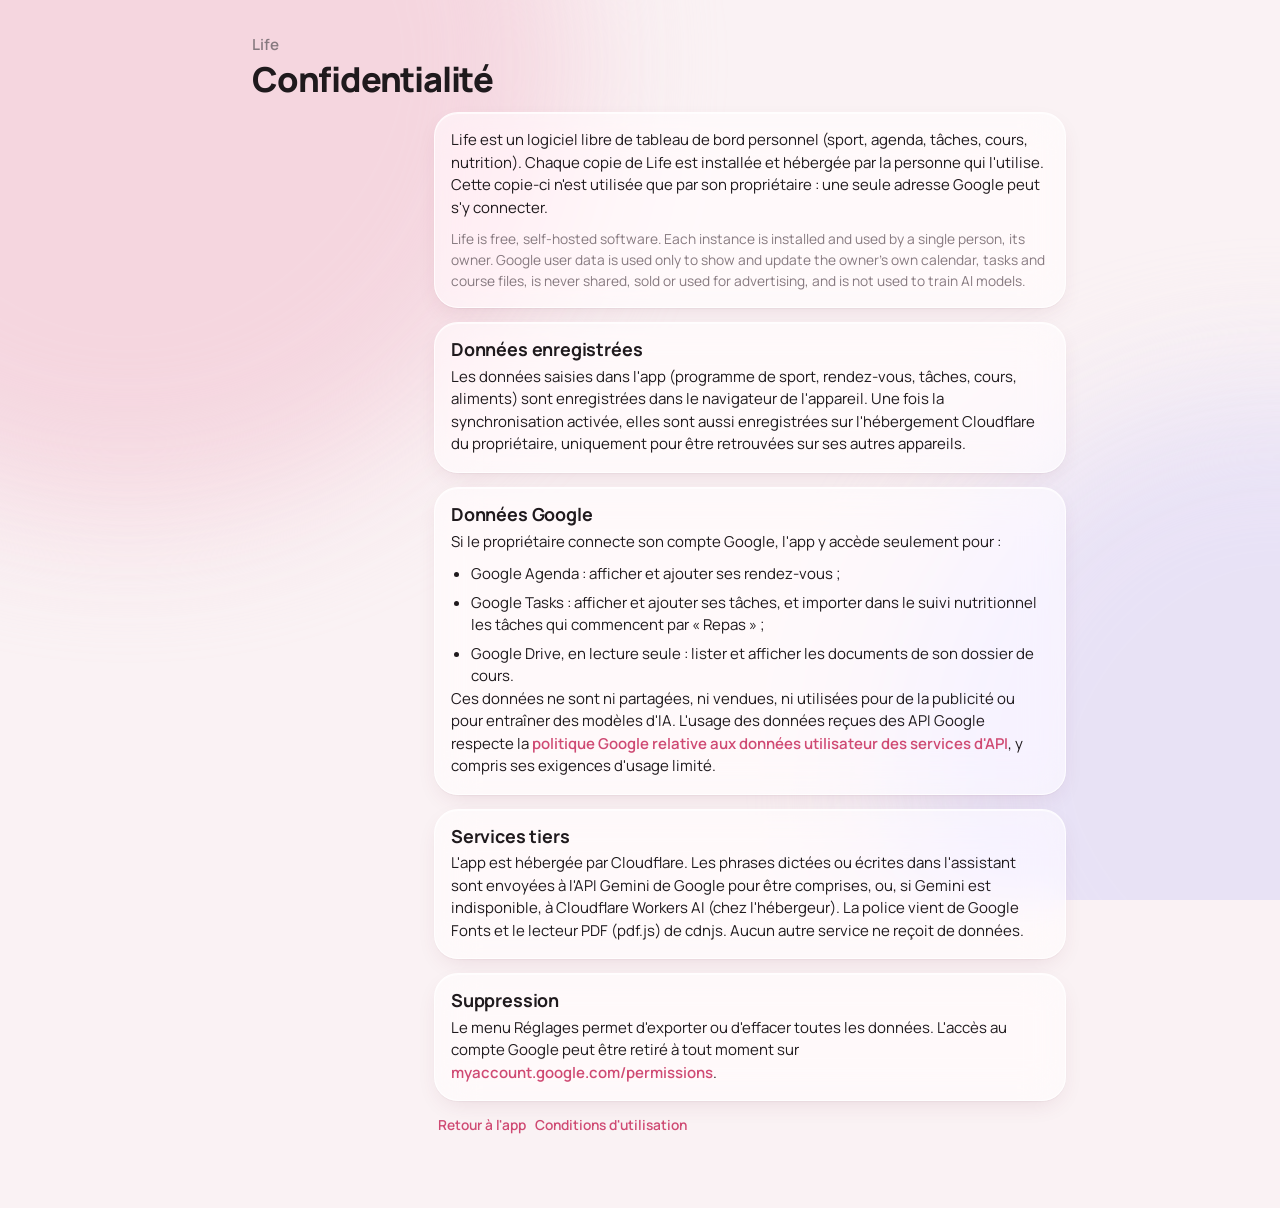
==== commit 2000537e: "Add files via upload" ====
--- a/confidentialite.html
+++ b/confidentialite.html
@@ -33,7 +33,7 @@
     </section>
     <section class="group">
       <h2>Services tiers</h2>
-      <p>L'app est hébergée par Cloudflare. Les phrases dictées ou écrites dans l'assistant sont envoyées à l'API Gemini de Google pour être comprises. La police vient de Google Fonts et le lecteur PDF (pdf.js) de cdnjs. Aucun autre service ne reçoit de données.</p>
+      <p>L'app est hébergée par Cloudflare. Les phrases dictées ou écrites dans l'assistant sont envoyées à l'API Gemini de Google pour être comprises, ou, si Gemini est indisponible, à Cloudflare Workers AI (chez l'hébergeur). La police vient de Google Fonts et le lecteur PDF (pdf.js) de cdnjs. Aucun autre service ne reçoit de données.</p>
     </section>
     <section class="group">
       <h2>Suppression</h2>
